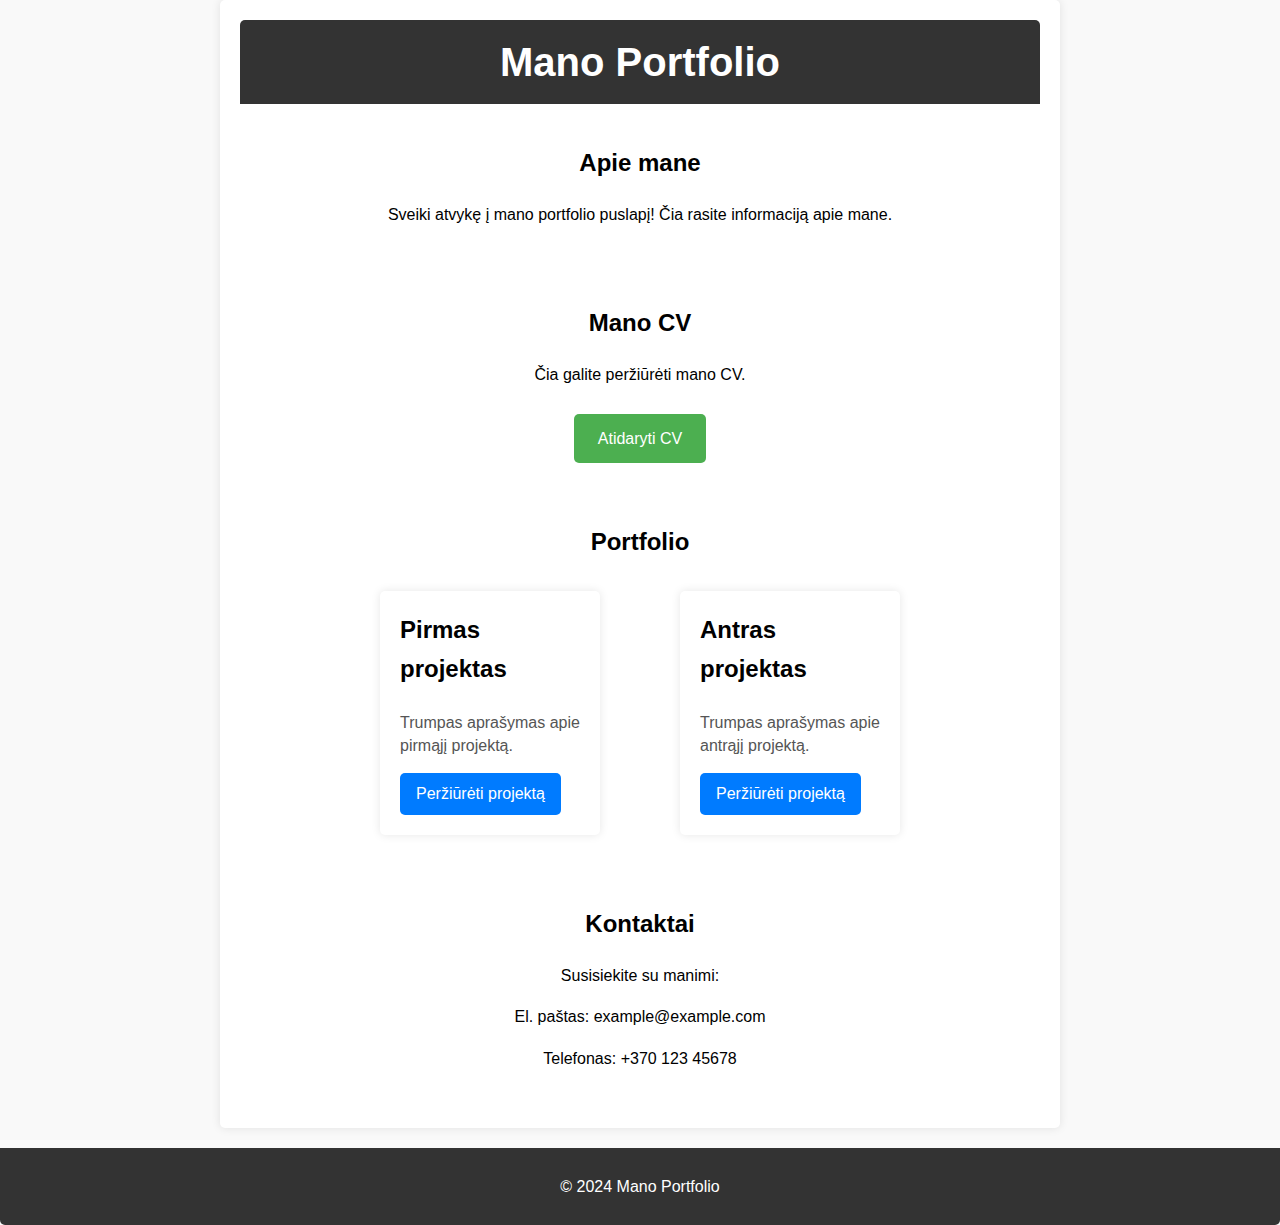
==== index.html @ 22fa38e8 "Update index.html" ====
<!DOCTYPE html>
<html lang="lt">
<head>
    <meta charset="UTF-8">
    <meta name="viewport" content="width=device-width, initial-scale=1.0">
    <title>Mano Portfolio</title>
    <link rel="stylesheet" href="styles.css">
</head>
<body>
    <div class="container">
        <header class="header">
            <h1 class="title">Mano Portfolio</h1>
        </header>

        <section class="section">
            <div class="content">
                <h2>Apie mane</h2>
                <p>Sveiki atvykę į mano portfolio puslapį! Čia rasite informaciją apie mane.</p>
            </div>
        </section>

        <section class="section">
            <div class="content">
                <h2>Mano CV</h2>
                <p>Čia galite peržiūrėti mano CV.</p>
                <a href="cv.pdf" target="_blank" class="button">Atidaryti CV</a>
            </div>
        </section>

        <section class="section">
            <div class="content">
                <h2>Portfolio</h2>
                <div class="projects">
                    <div class="project">
                        <h3>Pirmas projektas</h3>
                        <p>Trumpas aprašymas apie pirmąjį projektą.</p>
                        <a href="projektas1/index.html" target="_blank" class="project-link">Peržiūrėti projektą</a>
                    </div>
                    <div class="project">
                        <h3>Antras projektas</h3>
                        <p>Trumpas aprašymas apie antrąjį projektą.</p>
                        <a href="projektas2/index.html" target="_blank" class="project-link">Peržiūrėti projektą</a>
                    </div>
                </div>
            </div>
        </section>

        <section class="section">
            <div class="content">
                <h2>Kontaktai</h2>
                <p>Susisiekite su manimi:</p>
                <p>El. paštas: example@example.com</p>
                <p>Telefonas: +370 123 45678</p>
            </div>
        </section>

    </div>

    <footer class="footer">
        <p>&copy; 2024 Mano Portfolio</p>
    </footer>

    <script src="script.js"></script>
</body>
</html>
---- styles.css ----
/* Baziniai stiliai */
body {
    font-family: 'Arial', sans-serif;
    line-height: 1.6;
    background-color: #f9f9f9;
    margin: 0;
    padding: 0;
}

.container {
    max-width: 800px;
    margin: 0 auto;
    padding: 20px;
    background-color: #fff;
    box-shadow: 0 0 10px rgba(0, 0, 0, 0.1);
    border-radius: 5px;
}

.header {
    background-color: #333;
    color: #fff;
    padding: 10px 0;
    text-align: center;
    border-radius: 5px 5px 0 0;
}

.title {
    margin: 0;
    font-size: 2.5rem;
}

.navigation {
    margin-top: 10px;
}

.nav-list {
    list-style-type: none;
    padding: 0;
    text-align: center;
}

.nav-item {
    display: inline-block;
    margin: 0 10px;
}

.nav-item a {
    text-decoration: none;
    color: #fff;
    font-size: 1.2rem;
    padding: 8px 16px;
    border-radius: 5px;
    transition: background-color 0.3s ease;
}

.nav-item a:hover {
    background-color: #555;
}

.section {
    padding: 20px 0;
    text-align: center;
}

.content {
    max-width: 600px;
    margin: 0 auto;
}

.button {
    display: inline-block;
    padding: 12px 24px;
    margin-top: 10px;
    background-color: #4CAF50;
    color: #fff;
    text-decoration: none;
    border-radius: 5px;
    transition: background-color 0.3s ease;
}

.button:hover {
    background-color: #45a049;
}

.projects {
    display: flex;
    flex-wrap: wrap;
    justify-content: space-around;
    margin-top: 20px;
}

.project {
    flex: 0 1 calc(33.33% - 20px);
    margin: 10px;
    padding: 20px;
    background-color: #fff;
    box-shadow: 0 0 10px rgba(0, 0, 0, 0.1);
    border-radius: 5px;
    text-align: left;
}

.project h3 {
    margin-top: 0;
    font-size: 1.5rem;
}

.project p {
    color: #555;
    font-size: 1rem;
    line-height: 1.4;
}

.project-link {
    display: inline-block;
    padding: 8px 16px;
    background-color: #007bff;
    color: #fff;
    text-decoration: none;
    border-radius: 5px;
    transition: background-color 0.3s ease;
}

.project-link:hover {
    background-color: #0056b3;
}

.footer {
    text-align: center;
    padding: 10px;
    background-color: #333;
    color: #fff;
    margin-top: 20px;
    border-radius: 0 0 5px 5px;
}
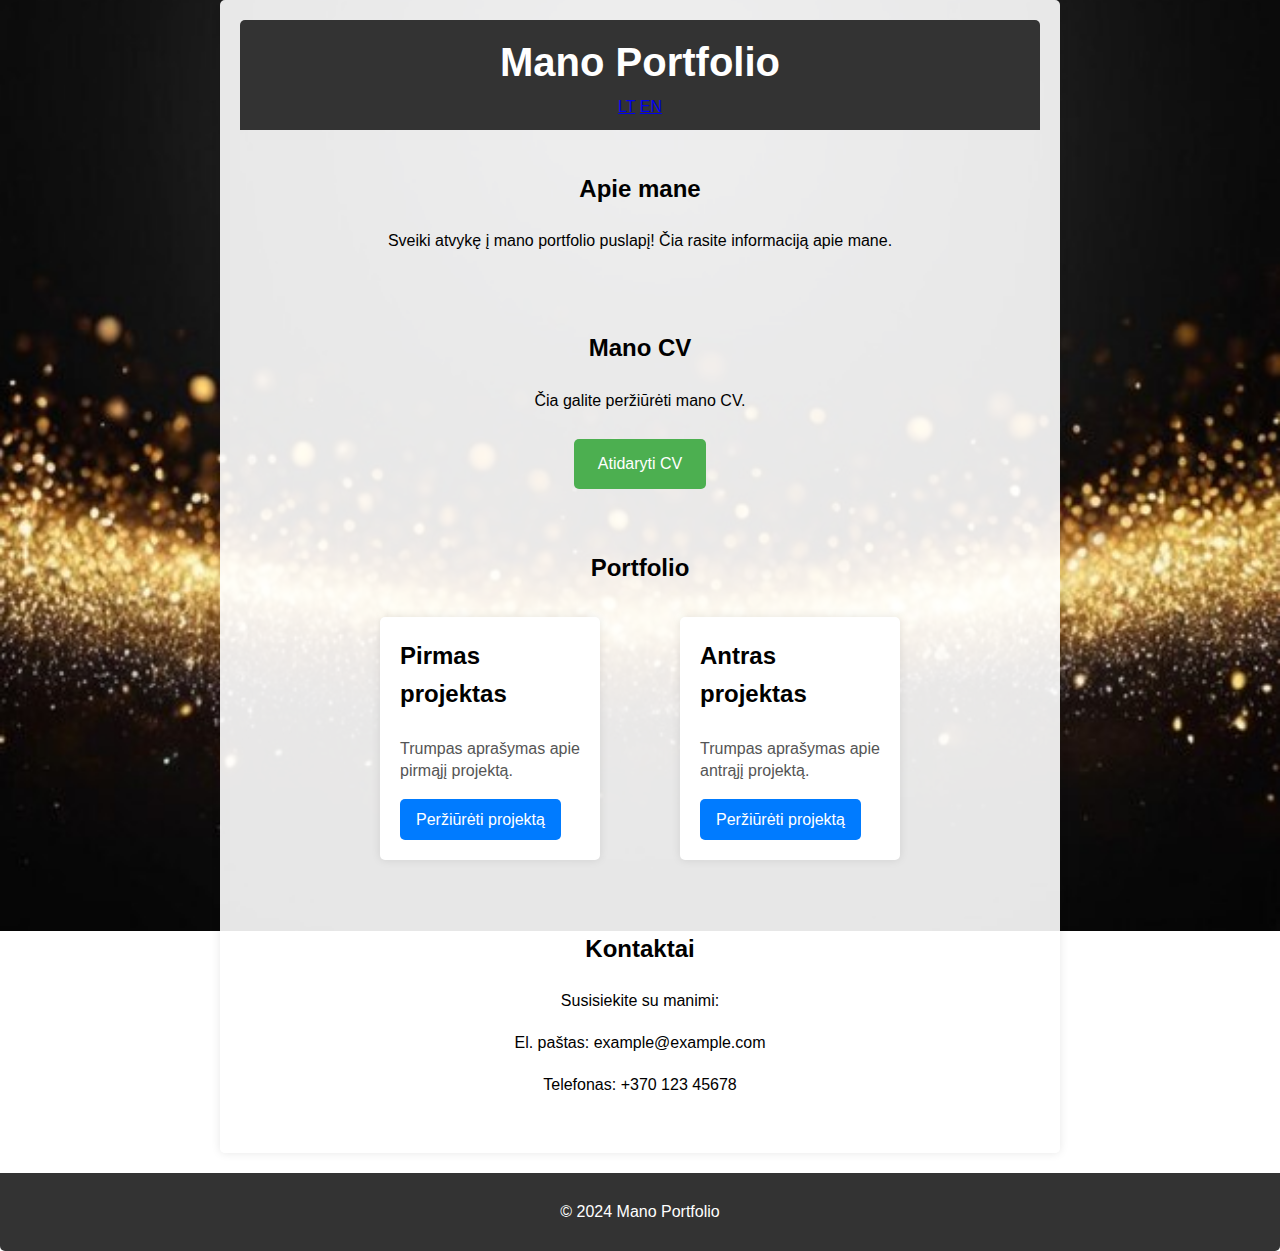
==== commit 1e852a4f: "Update index.html" ====
--- a/index.html
+++ b/index.html
@@ -10,6 +10,10 @@
     <div class="container">
         <header class="header">
             <h1 class="title">Mano Portfolio</h1>
+            <div class="language-switcher">
+            <a href="?lang=lt" class="lang-link">LT</a>
+            <a href="?lang=en" class="lang-link">EN</a>
+        </div>
         </header>
 
         <section class="section">
--- a/styles.css
+++ b/styles.css
@@ -2,7 +2,9 @@
 body {
     font-family: 'Arial', sans-serif;
     line-height: 1.6;
-    background-color: #f9f9f9;
+    background: url('background.jpg') no-repeat center center fixed;
+    background-size: cover;
+    transition: background-position 0.5s ease;
     margin: 0;
     padding: 0;
 }
@@ -11,7 +13,7 @@
     max-width: 800px;
     margin: 0 auto;
     padding: 20px;
-    background-color: #fff;
+    background-color: rgba(255, 255, 255, 0.9); /* Puslapio turinio fonas */
     box-shadow: 0 0 10px rgba(0, 0, 0, 0.1);
     border-radius: 5px;
 }
@@ -27,34 +29,6 @@
 .title {
     margin: 0;
     font-size: 2.5rem;
-}
-
-.navigation {
-    margin-top: 10px;
-}
-
-.nav-list {
-    list-style-type: none;
-    padding: 0;
-    text-align: center;
-}
-
-.nav-item {
-    display: inline-block;
-    margin: 0 10px;
-}
-
-.nav-item a {
-    text-decoration: none;
-    color: #fff;
-    font-size: 1.2rem;
-    padding: 8px 16px;
-    border-radius: 5px;
-    transition: background-color 0.3s ease;
-}
-
-.nav-item a:hover {
-    background-color: #555;
 }
 
 .section {
@@ -132,3 +106,28 @@
     margin-top: 20px;
     border-radius: 0 0 5px 5px;
 }
+
+/* Papildomi stiliai judančiam fonui */
+body:hover {
+    background-position: 50% 50%; /* Paveikslėlio judėjimo pozicija, kai pelė paspaudžiama */
+}
+
+/* Papildomi stiliai žaidimo taškams */
+.point {
+    width: 20px;
+    height: 20px;
+    border-radius: 50%;
+    background-color: blue;
+    position: absolute;
+    cursor: pointer;
+}
+
+.point:nth-child(2) {
+    top: 100px;
+    left: 200px;
+}
+
+.point:nth-child(3) {
+    top: 150px;
+    left: 300px;
+}
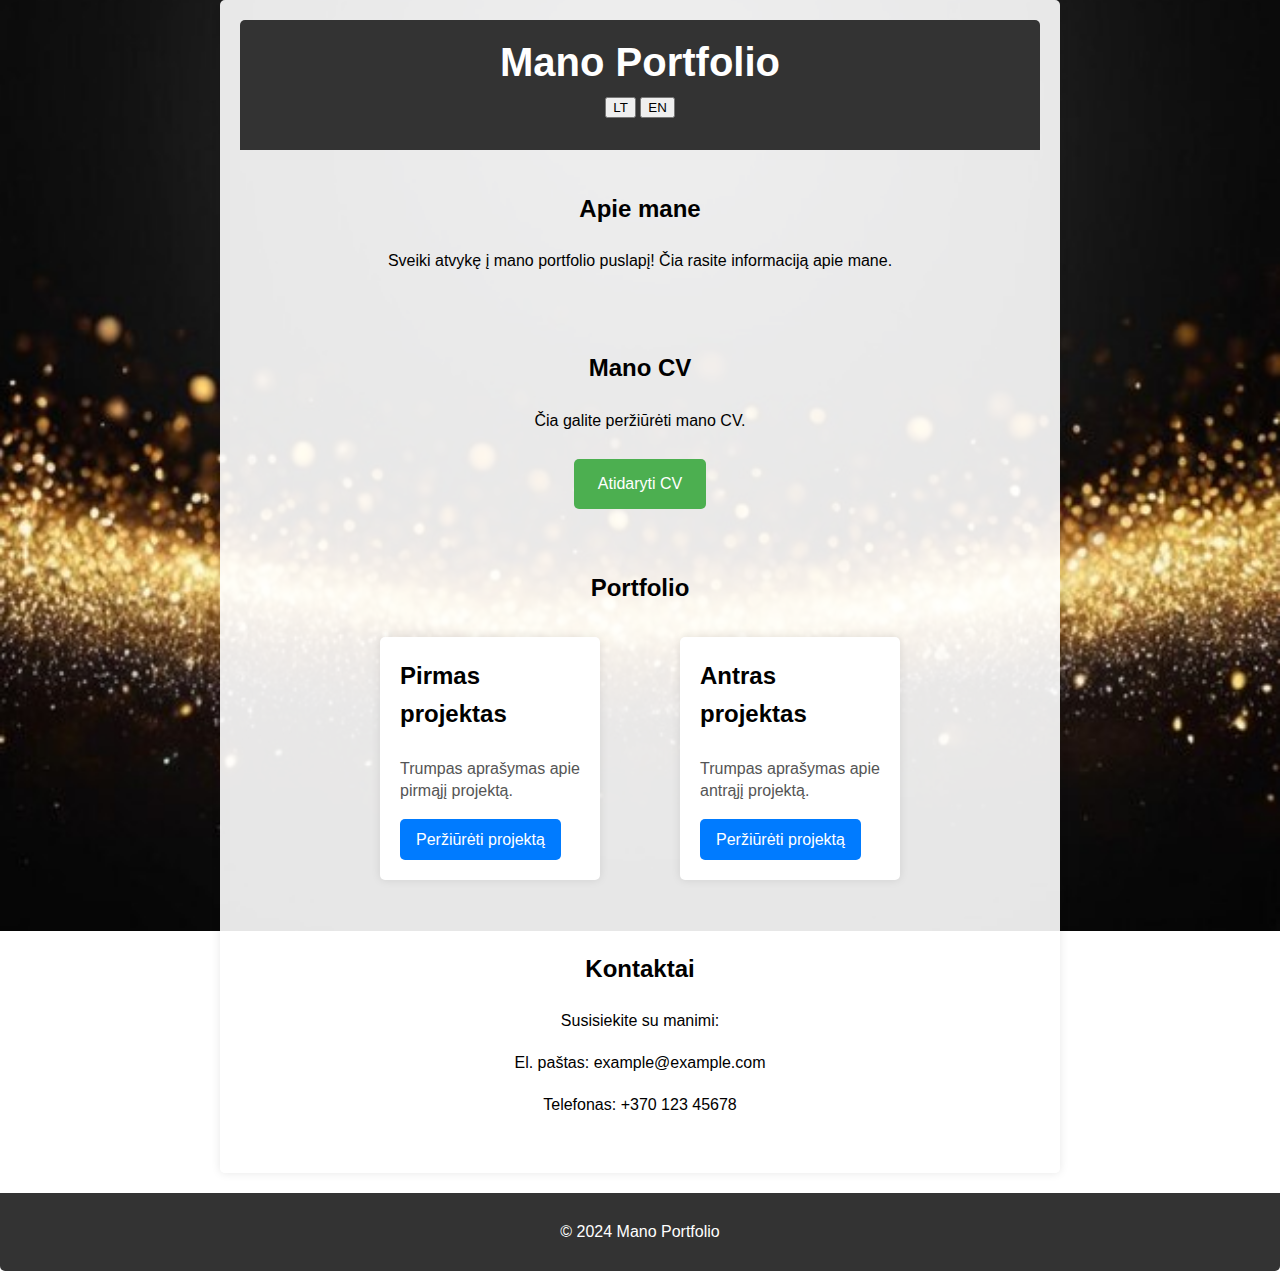
==== commit 716771ef: "Update index.html" ====
--- a/index.html
+++ b/index.html
@@ -11,8 +11,8 @@
         <header class="header">
             <h1 class="title">Mano Portfolio</h1>
             <div class="language-switcher">
-            <a href="?lang=lt" class="lang-link">LT</a>
-            <a href="?lang=en" class="lang-link">EN</a>
+            <button onclick="setLanguage('lt')">LT</button>
+            <button onclick="setLanguage('en')">EN</button>
         </div>
         </header>
 
--- a/styles.css
+++ b/styles.css
@@ -24,6 +24,25 @@
     padding: 10px 0;
     text-align: center;
     border-radius: 5px 5px 0 0;
+}
+.language-switcher {
+    text-align: center;
+    margin-bottom: 20px;
+}
+
+.language-switcher .lang-link {
+    display: inline-block;
+    margin: 0 10px;
+    text-decoration: none;
+    color: #333;
+    font-weight: bold;
+    font-size: 18px;
+    border-bottom: 2px solid transparent;
+    transition: border-color 0.3s ease;
+}
+
+.language-switcher .lang-link:hover {
+    border-color: #333;
 }
 
 .title {
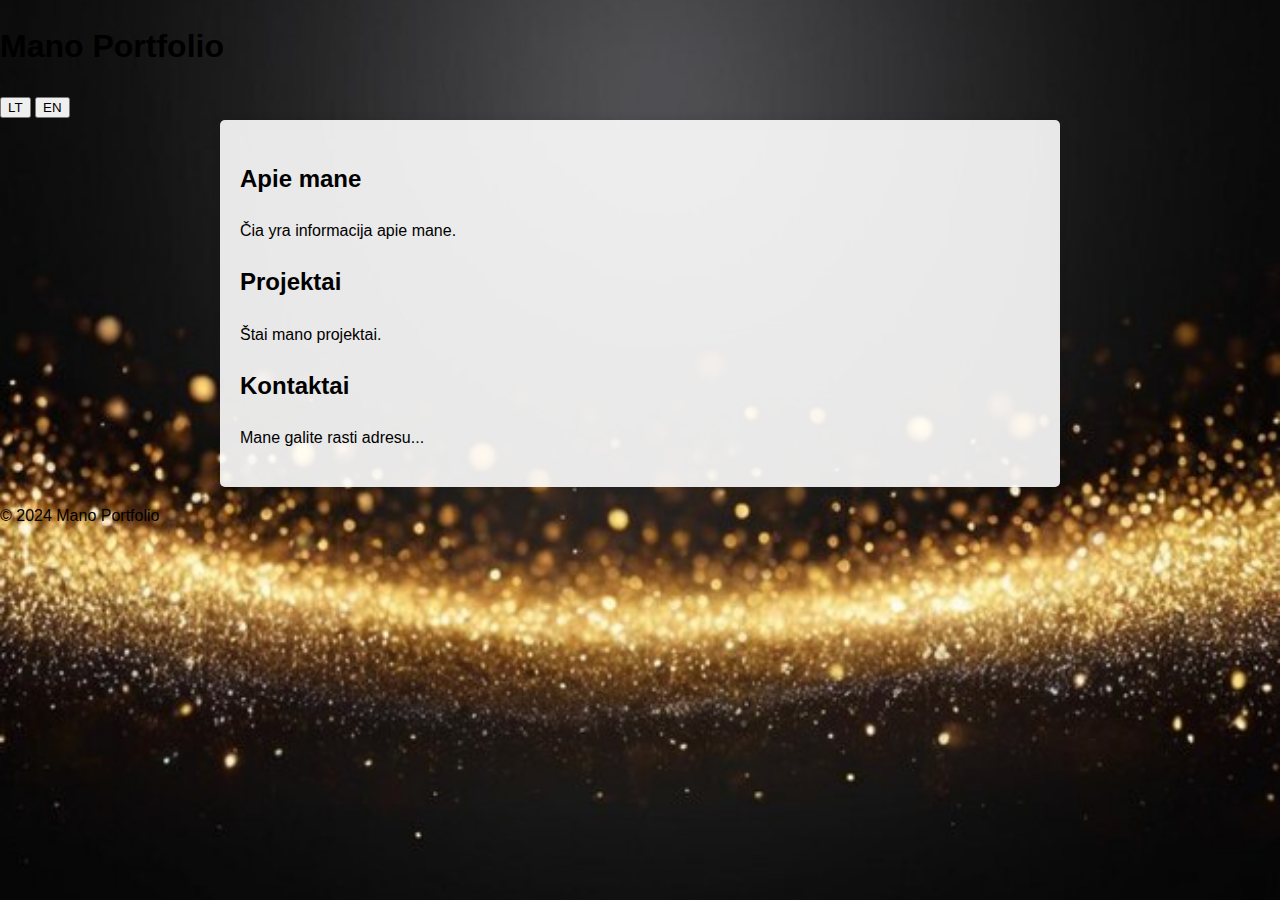
==== commit d14ced6e: "Update index.html" ====
--- a/index.html
+++ b/index.html
@@ -3,64 +3,34 @@
 <head>
     <meta charset="UTF-8">
     <meta name="viewport" content="width=device-width, initial-scale=1.0">
-    <title>Mano Portfolio</title>
+    <title>Portfolio</title>
     <link rel="stylesheet" href="styles.css">
 </head>
 <body>
-    <div class="container">
-        <header class="header">
-            <h1 class="title">Mano Portfolio</h1>
-            <div class="language-switcher">
+    <header>
+        <h1>Mano Portfolio</h1>
+        <div class="language-switcher">
             <button onclick="setLanguage('lt')">LT</button>
             <button onclick="setLanguage('en')">EN</button>
         </div>
-        </header>
+    </header>
 
-        <section class="section">
-            <div class="content">
-                <h2>Apie mane</h2>
-                <p>Sveiki atvykę į mano portfolio puslapį! Čia rasite informaciją apie mane.</p>
-            </div>
+    <div class="container">
+        <section>
+            <h2 data-lt="Apie mane" data-en="About me">Apie mane</h2>
+            <p data-lt="Čia yra informacija apie mane." data-en="Here is information about me.">Čia yra informacija apie mane.</p>
         </section>
-
-        <section class="section">
-            <div class="content">
-                <h2>Mano CV</h2>
-                <p>Čia galite peržiūrėti mano CV.</p>
-                <a href="cv.pdf" target="_blank" class="button">Atidaryti CV</a>
-            </div>
+        <section>
+            <h2 data-lt="Projektai" data-en="Projects">Projektai</h2>
+            <p data-lt="Štai mano projektai." data-en="Here are my projects.">Štai mano projektai.</p>
         </section>
-
-        <section class="section">
-            <div class="content">
-                <h2>Portfolio</h2>
-                <div class="projects">
-                    <div class="project">
-                        <h3>Pirmas projektas</h3>
-                        <p>Trumpas aprašymas apie pirmąjį projektą.</p>
-                        <a href="projektas1/index.html" target="_blank" class="project-link">Peržiūrėti projektą</a>
-                    </div>
-                    <div class="project">
-                        <h3>Antras projektas</h3>
-                        <p>Trumpas aprašymas apie antrąjį projektą.</p>
-                        <a href="projektas2/index.html" target="_blank" class="project-link">Peržiūrėti projektą</a>
-                    </div>
-                </div>
-            </div>
+        <section>
+            <h2 data-lt="Kontaktai" data-en="Contact">Kontaktai</h2>
+            <p data-lt="Mane galite rasti adresu..." data-en="You can reach me at...">Mane galite rasti adresu...</p>
         </section>
-
-        <section class="section">
-            <div class="content">
-                <h2>Kontaktai</h2>
-                <p>Susisiekite su manimi:</p>
-                <p>El. paštas: example@example.com</p>
-                <p>Telefonas: +370 123 45678</p>
-            </div>
-        </section>
-
     </div>
 
-    <footer class="footer">
+    <footer>
         <p>&copy; 2024 Mano Portfolio</p>
     </footer>
 
--- a/styles.css
+++ b/styles.css
@@ -24,27 +24,24 @@
     padding: 10px 0;
     text-align: center;
     border-radius: 5px 5px 0 0;
-}
 .language-switcher {
     text-align: center;
     margin-bottom: 20px;
 }
 
-.language-switcher .lang-link {
-    display: inline-block;
+.language-switcher button {
     margin: 0 10px;
-    text-decoration: none;
-    color: #333;
-    font-weight: bold;
-    font-size: 18px;
-    border-bottom: 2px solid transparent;
-    transition: border-color 0.3s ease;
+    padding: 5px 10px;
+    font-size: 16px;
+    cursor: pointer;
+    background-color: #f0f0f0;
+    border: 1px solid #ccc;
+    border-radius: 5px;
 }
 
-.language-switcher .lang-link:hover {
-    border-color: #333;
+.language-switcher button:hover {
+    background-color: #e0e0e0;
 }
-
 .title {
     margin: 0;
     font-size: 2.5rem;
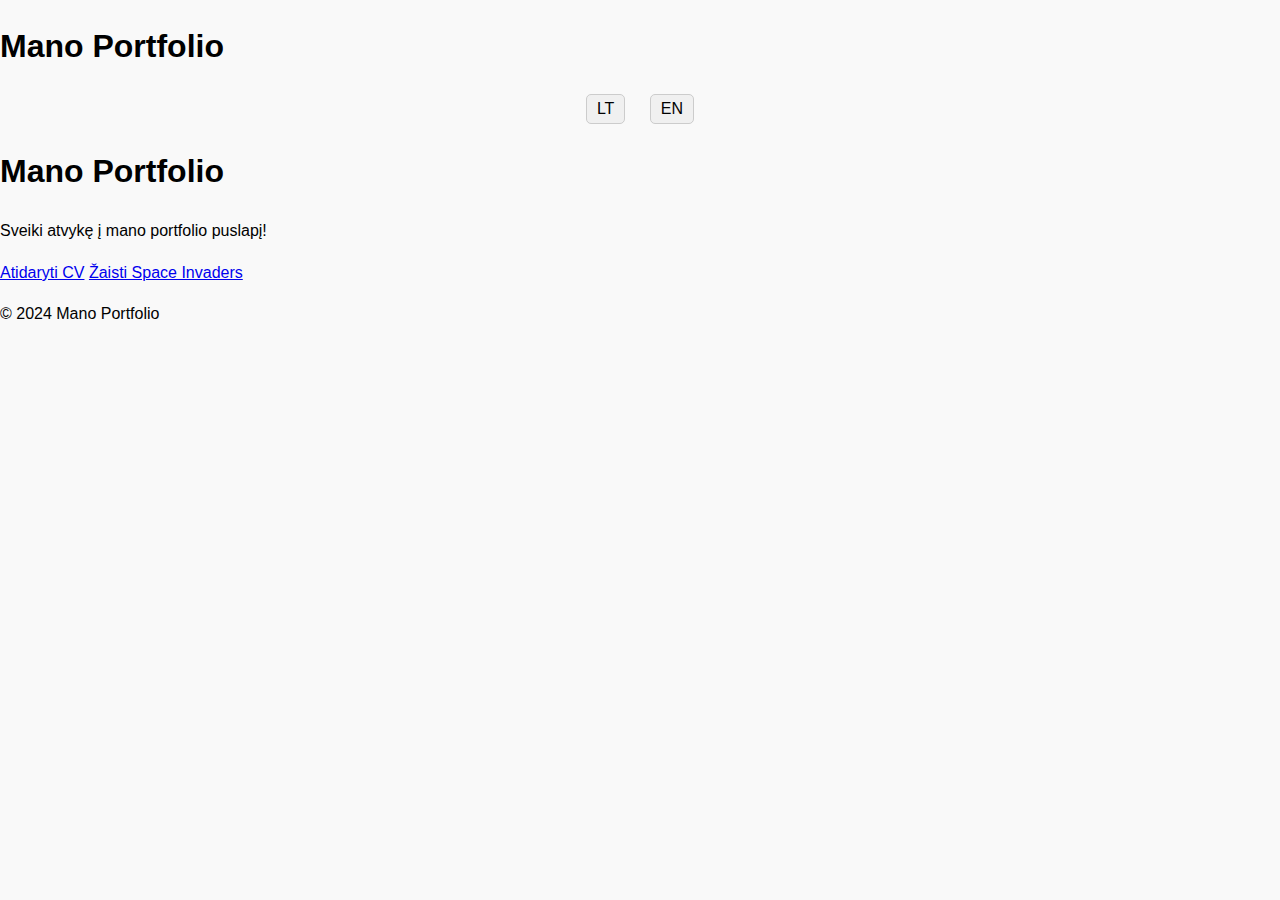
==== commit 09cf3364: "Update index.html" ====
--- a/index.html
+++ b/index.html
@@ -15,19 +15,17 @@
         </div>
     </header>
 
-    <div class="container">
-        <section>
-            <h2 data-lt="Apie mane" data-en="About me">Apie mane</h2>
-            <p data-lt="Čia yra informacija apie mane." data-en="Here is information about me.">Čia yra informacija apie mane.</p>
-        </section>
-        <section>
-            <h2 data-lt="Projektai" data-en="Projects">Projektai</h2>
-            <p data-lt="Štai mano projektai." data-en="Here are my projects.">Štai mano projektai.</p>
-        </section>
-        <section>
-            <h2 data-lt="Kontaktai" data-en="Contact">Kontaktai</h2>
-            <p data-lt="Mane galite rasti adresu..." data-en="You can reach me at...">Mane galite rasti adresu...</p>
-        </section>
+    <body>
+    <div class="background"></div>
+    <div class="content">
+        <h1>Mano Portfolio</h1>
+        <p>Sveiki atvykę į mano portfolio puslapį!</p>
+        <a href="cv.pdf" target="_blank" class="button">Atidaryti CV</a>
+        <a href="space-invaders/index.html" target="_blank" class="button">Žaisti Space Invaders</a>
+        <!-- Pridėk daugiau mygtukų su kitais tavo projektų nuorodomis čia -->
+    </div>
+    <script src="script.js"></script>
+</body>
     </div>
 
     <footer>
--- a/styles.css
+++ b/styles.css
@@ -2,9 +2,7 @@
 body {
     font-family: 'Arial', sans-serif;
     line-height: 1.6;
-    background: url('background.jpg') no-repeat center center fixed;
-    background-size: cover;
-    transition: background-position 0.5s ease;
+    background-color: #f9f9f9;
     margin: 0;
     padding: 0;
 }
@@ -13,7 +11,7 @@
     max-width: 800px;
     margin: 0 auto;
     padding: 20px;
-    background-color: rgba(255, 255, 255, 0.9); /* Puslapio turinio fonas */
+    background-color: #fff;
     box-shadow: 0 0 10px rgba(0, 0, 0, 0.1);
     border-radius: 5px;
 }
@@ -24,6 +22,18 @@
     padding: 10px 0;
     text-align: center;
     border-radius: 5px 5px 0 0;
+}
+
+.header h1 {
+    margin: 0;
+    font-size: 2.5rem;
+}
+
+.container section {
+    padding: 20px 0;
+    text-align: center;
+}
+
 .language-switcher {
     text-align: center;
     margin-bottom: 20px;
@@ -42,108 +52,3 @@
 .language-switcher button:hover {
     background-color: #e0e0e0;
 }
-.title {
-    margin: 0;
-    font-size: 2.5rem;
-}
-
-.section {
-    padding: 20px 0;
-    text-align: center;
-}
-
-.content {
-    max-width: 600px;
-    margin: 0 auto;
-}
-
-.button {
-    display: inline-block;
-    padding: 12px 24px;
-    margin-top: 10px;
-    background-color: #4CAF50;
-    color: #fff;
-    text-decoration: none;
-    border-radius: 5px;
-    transition: background-color 0.3s ease;
-}
-
-.button:hover {
-    background-color: #45a049;
-}
-
-.projects {
-    display: flex;
-    flex-wrap: wrap;
-    justify-content: space-around;
-    margin-top: 20px;
-}
-
-.project {
-    flex: 0 1 calc(33.33% - 20px);
-    margin: 10px;
-    padding: 20px;
-    background-color: #fff;
-    box-shadow: 0 0 10px rgba(0, 0, 0, 0.1);
-    border-radius: 5px;
-    text-align: left;
-}
-
-.project h3 {
-    margin-top: 0;
-    font-size: 1.5rem;
-}
-
-.project p {
-    color: #555;
-    font-size: 1rem;
-    line-height: 1.4;
-}
-
-.project-link {
-    display: inline-block;
-    padding: 8px 16px;
-    background-color: #007bff;
-    color: #fff;
-    text-decoration: none;
-    border-radius: 5px;
-    transition: background-color 0.3s ease;
-}
-
-.project-link:hover {
-    background-color: #0056b3;
-}
-
-.footer {
-    text-align: center;
-    padding: 10px;
-    background-color: #333;
-    color: #fff;
-    margin-top: 20px;
-    border-radius: 0 0 5px 5px;
-}
-
-/* Papildomi stiliai judančiam fonui */
-body:hover {
-    background-position: 50% 50%; /* Paveikslėlio judėjimo pozicija, kai pelė paspaudžiama */
-}
-
-/* Papildomi stiliai žaidimo taškams */
-.point {
-    width: 20px;
-    height: 20px;
-    border-radius: 50%;
-    background-color: blue;
-    position: absolute;
-    cursor: pointer;
-}
-
-.point:nth-child(2) {
-    top: 100px;
-    left: 200px;
-}
-
-.point:nth-child(3) {
-    top: 150px;
-    left: 300px;
-}
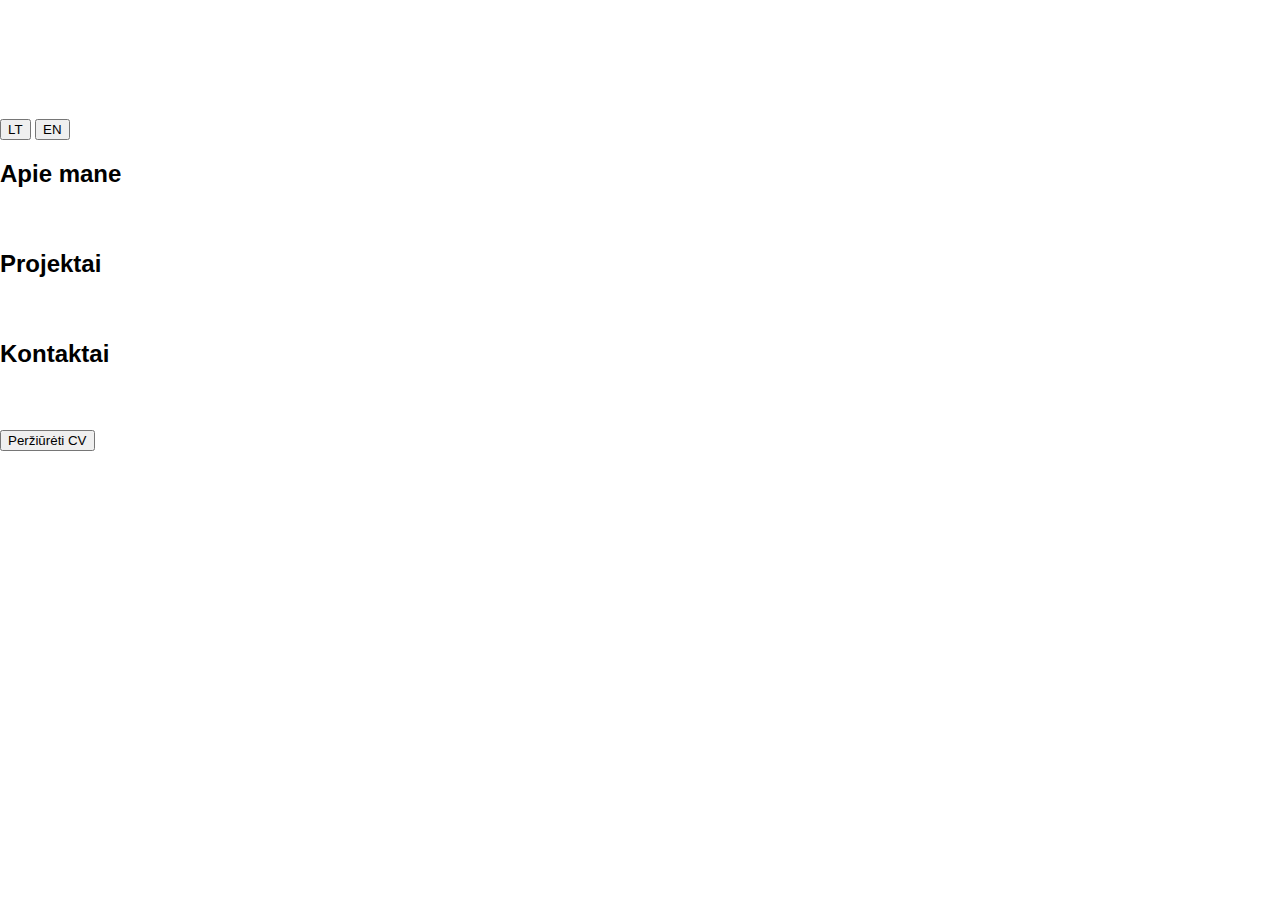
==== commit 7398c8f1: "Update index.html" ====
--- a/index.html
+++ b/index.html
@@ -7,7 +7,7 @@
     <link rel="stylesheet" href="styles.css">
 </head>
 <body>
-    <header>
+    <header class="header">
         <h1>Mano Portfolio</h1>
         <div class="language-switcher">
             <button onclick="setLanguage('lt')">LT</button>
@@ -15,17 +15,20 @@
         </div>
     </header>
 
-    <body>
-    <div class="background"></div>
-    <div class="content">
-        <h1>Mano Portfolio</h1>
-        <p>Sveiki atvykę į mano portfolio puslapį!</p>
-        <a href="cv.pdf" target="_blank" class="button">Atidaryti CV</a>
-        <a href="space-invaders/index.html" target="_blank" class="button">Žaisti Space Invaders</a>
-        <!-- Pridėk daugiau mygtukų su kitais tavo projektų nuorodomis čia -->
-    </div>
-    <script src="script.js"></script>
-</body>
+    <div class="container">
+        <section>
+            <h2 data-lt="Apie mane" data-en="About me">Apie mane</h2>
+            <p data-lt="Čia yra informacija apie mane." data-en="Here is information about me.">Čia yra informacija apie mane.</p>
+        </section>
+        <section>
+            <h2 data-lt="Projektai" data-en="Projects">Projektai</h2>
+            <p data-lt="Štai mano projektai." data-en="Here are my projects.">Štai mano projektai.</p>
+        </section>
+        <section>
+            <h2 data-lt="Kontaktai" data-en="Contact">Kontaktai</h2>
+            <p data-lt="Mane galite rasti adresu..." data-en="You can reach me at...">Mane galite rasti adresu...</p>
+        </section>
+        <button onclick="openCV()" class="cv-button">Peržiūrėti CV</button>
     </div>
 
     <footer>
--- a/styles.css
+++ b/styles.css
@@ -1,54 +1,60 @@
-/* Baziniai stiliai */
-body {
-    font-family: 'Arial', sans-serif;
-    line-height: 1.6;
-    background-color: #f9f9f9;
+body, html {
     margin: 0;
     padding: 0;
+    height: 100%;
+    overflow: hidden;
+    font-family: Arial, sans-serif;
 }
 
-.container {
-    max-width: 800px;
-    margin: 0 auto;
-    padding: 20px;
-    background-color: #fff;
-    box-shadow: 0 0 10px rgba(0, 0, 0, 0.1);
-    border-radius: 5px;
+.background {
+    position: fixed;
+    top: 0;
+    left: 0;
+    width: 100%;
+    height: 100%;
+    background-image: url('background.jpg'); /* Pakeisk 'background.jpg' į savo fono paveikslėlio pavadinimą */
+    background-size: cover;
+    z-index: -1;
+    animation: animateBackground 30s linear infinite; /* Animacija fono efekto */
 }
 
-.header {
-    background-color: #333;
-    color: #fff;
-    padding: 10px 0;
-    text-align: center;
-    border-radius: 5px 5px 0 0;
+@keyframes animateBackground {
+    0% { background-position: 0% 50%; }
+    50% { background-position: 100% 50%; }
+    100% { background-position: 0% 50%; }
 }
 
-.header h1 {
-    margin: 0;
-    font-size: 2.5rem;
-}
-
-.container section {
-    padding: 20px 0;
+.content {
+    position: absolute;
+    top: 50%;
+    left: 50%;
+    transform: translate(-50%, -50%);
     text-align: center;
 }
 
-.language-switcher {
-    text-align: center;
+h1 {
+    font-size: 3rem;
+    color: #fff;
+}
+
+p {
+    font-size: 1.2rem;
+    color: #fff;
     margin-bottom: 20px;
 }
 
-.language-switcher button {
-    margin: 0 10px;
-    padding: 5px 10px;
-    font-size: 16px;
-    cursor: pointer;
-    background-color: #f0f0f0;
-    border: 1px solid #ccc;
+.button {
+    display: inline-block;
+    padding: 10px 20px;
+    margin: 10px;
+    background-color: #4CAF50; /* Spalva mygtukui */
+    color: white;
+    text-decoration: none;
+    font-size: 1.2rem;
     border-radius: 5px;
+    transition: background-color 0.3s ease;
 }
 
-.language-switcher button:hover {
-    background-color: #e0e0e0;
+.button:hover {
+    background-color: #45a049; /* Spalva paspaudus mygtuką */
 }
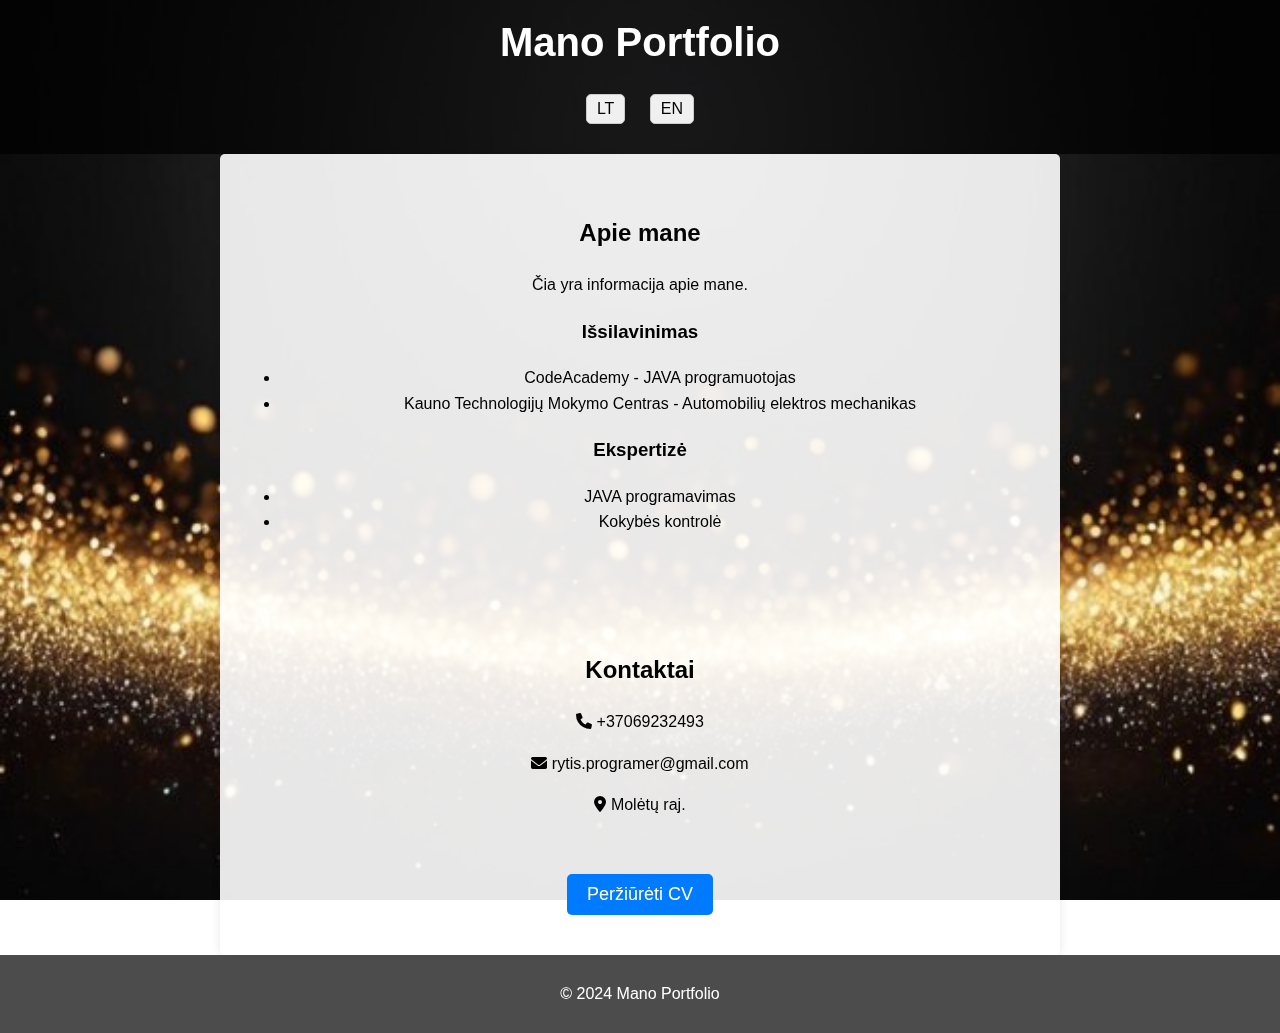
==== commit 40a25259: "Update index.html" ====
--- a/index.html
+++ b/index.html
@@ -5,6 +5,7 @@
     <meta name="viewport" content="width=device-width, initial-scale=1.0">
     <title>Portfolio</title>
     <link rel="stylesheet" href="styles.css">
+    <link rel="stylesheet" href="https://cdnjs.cloudflare.com/ajax/libs/font-awesome/6.0.0-beta3/css/all.min.css">
 </head>
 <body>
     <header class="header">
@@ -19,14 +20,33 @@
         <section>
             <h2 data-lt="Apie mane" data-en="About me">Apie mane</h2>
             <p data-lt="Čia yra informacija apie mane." data-en="Here is information about me.">Čia yra informacija apie mane.</p>
+            <div class="about">
+                <div class="education">
+                    <h3 data-lt="Išsilavinimas" data-en="Education">Išsilavinimas</h3>
+                    <ul>
+                        <li data-lt="CodeAcademy - JAVA programuotojas" data-en="CodeAcademy - JAVA programmer">CodeAcademy - JAVA programuotojas</li>
+                        <li data-lt="Kauno Technologijų Mokymo Centras - Automobilių elektros mechanikas" data-en="Kaunas Technology Training Center - Auto electrical mechanic">Kauno Technologijų Mokymo Centras - Automobilių elektros mechanikas</li>
+                    </ul>
+                </div>
+                <div class="expertise">
+                    <h3 data-lt="Ekspertizė" data-en="Expertise">Ekspertizė</h3>
+                    <ul>
+                        <li data-lt="JAVA programavimas" data-en="Java programming">JAVA programavimas</li>
+                        <li data-lt="Kokybės kontrolė" data-en="Quality Control">Kokybės kontrolė</li>
+                    </ul>
+                </div>
+            </div>
         </section>
         <section>
-            <h2 data-lt="Projektai" data-en="Projects">Projektai</h2>
-            <p data-lt="Štai mano projektai." data-en="Here are my projects.">Štai mano projektai.</p>
+            
         </section>
         <section>
             <h2 data-lt="Kontaktai" data-en="Contact">Kontaktai</h2>
-            <p data-lt="Mane galite rasti adresu..." data-en="You can reach me at...">Mane galite rasti adresu...</p>
+            <div class="contact-info">
+                <p><i class="fas fa-phone"></i> <span data-lt="+37069232493" data-en="+37069232493">+37069232493</span></p>
+                <p><i class="fas fa-envelope"></i> <span data-lt="rytis.programer@gmail.com" data-en="rytis.programer@gmail.com">rytis.programer@gmail.com</span></p>
+                <p><i class="fas fa-map-marker-alt"></i> <span data-lt="Molėtų raj." data-en="Molėtai district">Molėtų raj.</span></p>
+            </div>
         </section>
         <button onclick="openCV()" class="cv-button">Peržiūrėti CV</button>
     </div>
--- a/styles.css
+++ b/styles.css
@@ -1,60 +1,96 @@
-body, html {
+/* Baziniai stiliai */
+body {
+    font-family: 'Arial', sans-serif;
+    line-height: 1.6;
     margin: 0;
     padding: 0;
-    height: 100%;
     overflow: hidden;
-    font-family: Arial, sans-serif;
 }
 
-.background {
+/* Judantis fono paveikslėlis */
+body::before {
+    content: '';
     position: fixed;
     top: 0;
     left: 0;
     width: 100%;
     height: 100%;
-    background-image: url('background.jpg'); /* Pakeisk 'background.jpg' į savo fono paveikslėlio pavadinimą */
+    background: url('background.jpg') repeat;
     background-size: cover;
     z-index: -1;
-    animation: animateBackground 30s linear infinite; /* Animacija fono efekto */
+    animation: moveBackground 30s linear infinite;
 }
 
-@keyframes animateBackground {
-    0% { background-position: 0% 50%; }
-    50% { background-position: 100% 50%; }
-    100% { background-position: 0% 50%; }
+@keyframes moveBackground {
+    from { background-position: 0 0; }
+    to { background-position: -10000px 0; }
 }
 
-.content {
-    position: absolute;
-    top: 50%;
-    left: 50%;
-    transform: translate(-50%, -50%);
+.header {
+    background-color: rgba(0, 0, 0, 0.7);
+    color: #fff;
+    padding: 10px 0;
     text-align: center;
 }
 
-h1 {
-    font-size: 3rem;
-    color: #fff;
+.header h1 {
+    margin: 0;
+    font-size: 2.5rem;
 }
 
-p {
-    font-size: 1.2rem;
-    color: #fff;
-    margin-bottom: 20px;
+.language-switcher {
+    text-align: center;
+    margin: 20px 0;
 }
 
-.button {
-    display: inline-block;
+.language-switcher button {
+    margin: 0 10px;
+    padding: 5px 10px;
+    font-size: 16px;
+    cursor: pointer;
+    background-color: #f0f0f0;
+    border: 1px solid #ccc;
+    border-radius: 5px;
+}
+
+.language-switcher button:hover {
+    background-color: #e0e0e0;
+}
+
+.container {
+    max-width: 800px;
+    margin: 0 auto;
+    padding: 20px;
+    background-color: rgba(255, 255, 255, 0.9);
+    border-radius: 5px;
+    box-shadow: 0 0 10px rgba(0, 0, 0, 0.1);
+}
+
+.container section {
+    padding: 20px 0;
+    text-align: center;
+}
+
+.cv-button {
+    display: block;
+    margin: 20px auto;
     padding: 10px 20px;
-    margin: 10px;
-    background-color: #4CAF50; /* Spalva mygtukui */
-    color: white;
-    text-decoration: none;
-    font-size: 1.2rem;
+    font-size: 18px;
+    cursor: pointer;
+    background-color: #007BFF;
+    color: #fff;
+    border: none;
     border-radius: 5px;
     transition: background-color 0.3s ease;
 }
 
-.button:hover {
-    background-color: #45a049; /* Spalva paspaudus mygtuką */
+.cv-button:hover {
+    background-color: #0056b3;
 }
+
+footer {
+    text-align: center;
+    padding: 10px;
+    background-color: rgba(0, 0, 0, 0.7);
+    color: #fff;
+}
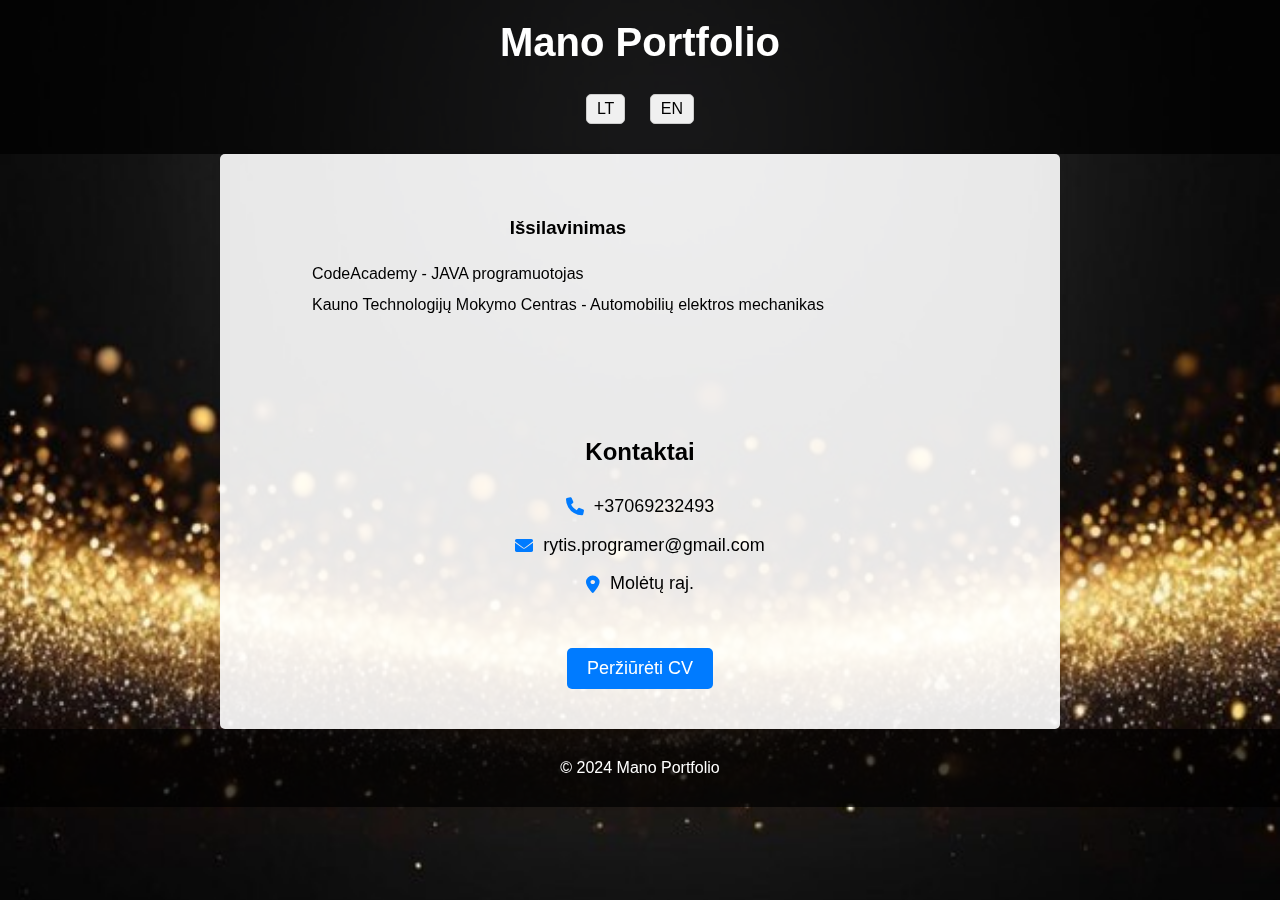
==== commit 3eb3e57c: "Update index.html" ====
--- a/index.html
+++ b/index.html
@@ -18,8 +18,7 @@
 
     <div class="container">
         <section>
-            <h2 data-lt="Apie mane" data-en="About me">Apie mane</h2>
-            <p data-lt="Čia yra informacija apie mane." data-en="Here is information about me.">Čia yra informacija apie mane.</p>
+            
             <div class="about">
                 <div class="education">
                     <h3 data-lt="Išsilavinimas" data-en="Education">Išsilavinimas</h3>
@@ -29,11 +28,7 @@
                     </ul>
                 </div>
                 <div class="expertise">
-                    <h3 data-lt="Ekspertizė" data-en="Expertise">Ekspertizė</h3>
-                    <ul>
-                        <li data-lt="JAVA programavimas" data-en="Java programming">JAVA programavimas</li>
-                        <li data-lt="Kokybės kontrolė" data-en="Quality Control">Kokybės kontrolė</li>
-                    </ul>
+                    
                 </div>
             </div>
         </section>
--- a/styles.css
+++ b/styles.css
@@ -71,6 +71,25 @@
     text-align: center;
 }
 
+.about {
+    display: flex;
+    justify-content: space-around;
+    text-align: left;
+}
+
+.about h3 {
+    text-align: center;
+}
+
+.about ul {
+    list-style: none;
+    padding: 0;
+}
+
+.about li {
+    margin: 5px 0;
+}
+
 .cv-button {
     display: block;
     margin: 20px auto;
@@ -88,6 +107,19 @@
     background-color: #0056b3;
 }
 
+.contact-info p {
+    margin: 10px 0;
+    font-size: 18px;
+    display: flex;
+    align-items: center;
+    justify-content: center;
+}
+
+.contact-info i {
+    margin-right: 10px;
+    color: #007BFF;
+}
+
 footer {
     text-align: center;
     padding: 10px;
